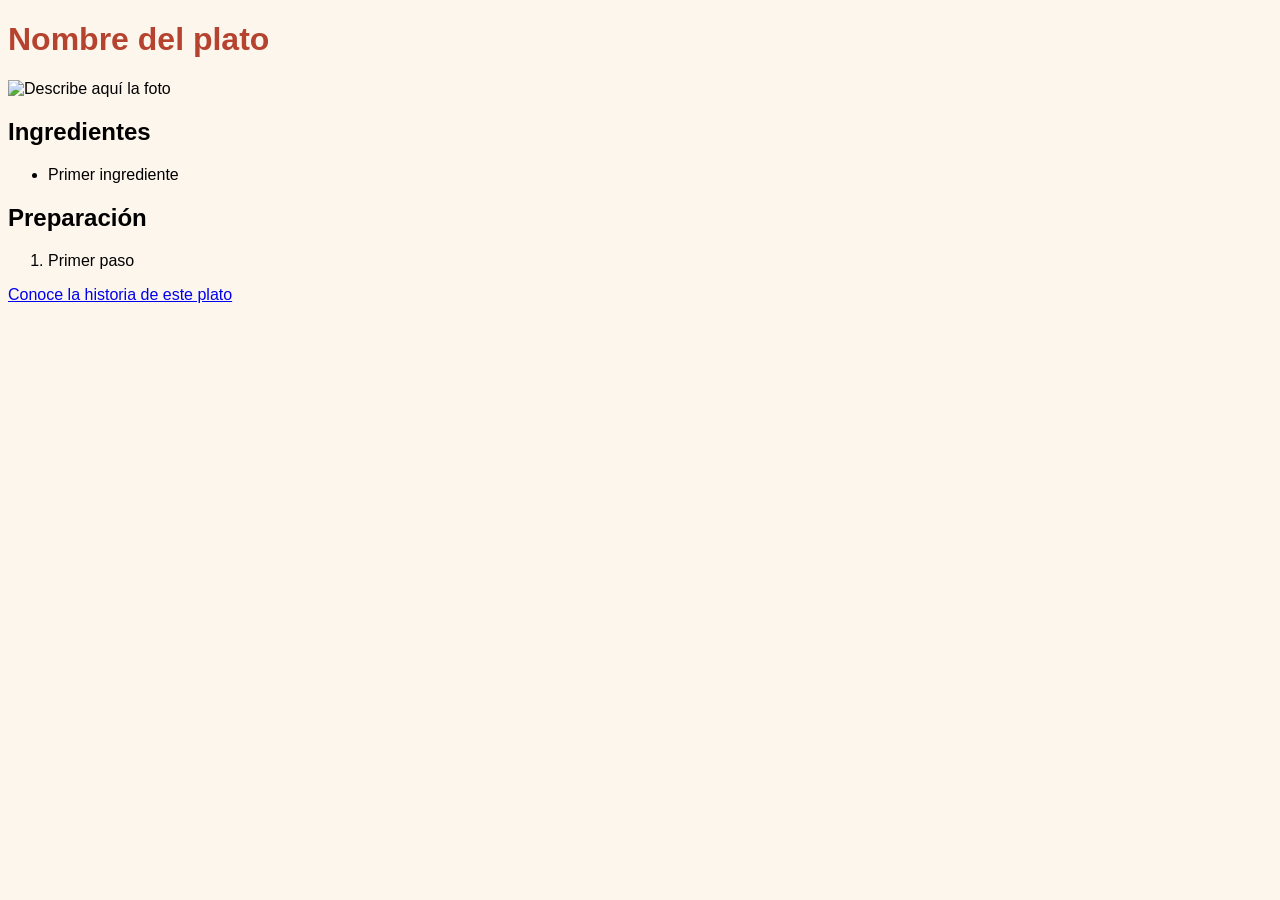
==== historia.html @ 92dc9796 "Add files via upload" ====
<!DOCTYPE html>
<html lang="es">
<head>
  <meta charset="UTF-8">
  <meta name="viewport" content="width=device-width, initial-scale=1">
  <title>El plato de mi casa</title>
  <link rel="stylesheet" href="style.css">
</head>
<body>
  <h1>Nombre del plato</h1>
  <img src="img/mi-plato.jpg" alt="Describe aquí la foto">

  <h2>Ingredientes</h2>
  <ul>
    <li>Primer ingrediente</li>
  </ul>

  <h2>Preparación</h2>
  <ol>
    <li>Primer paso</li>
  </ol>

  <a href="historia.html">Conoce la historia de este plato</a>
</body>
</html>
---- style.css ----
body {
  font-family: Arial, sans-serif;
  background-color: #fdf6ec;
}

h1 {
  color: #b5432f;
}
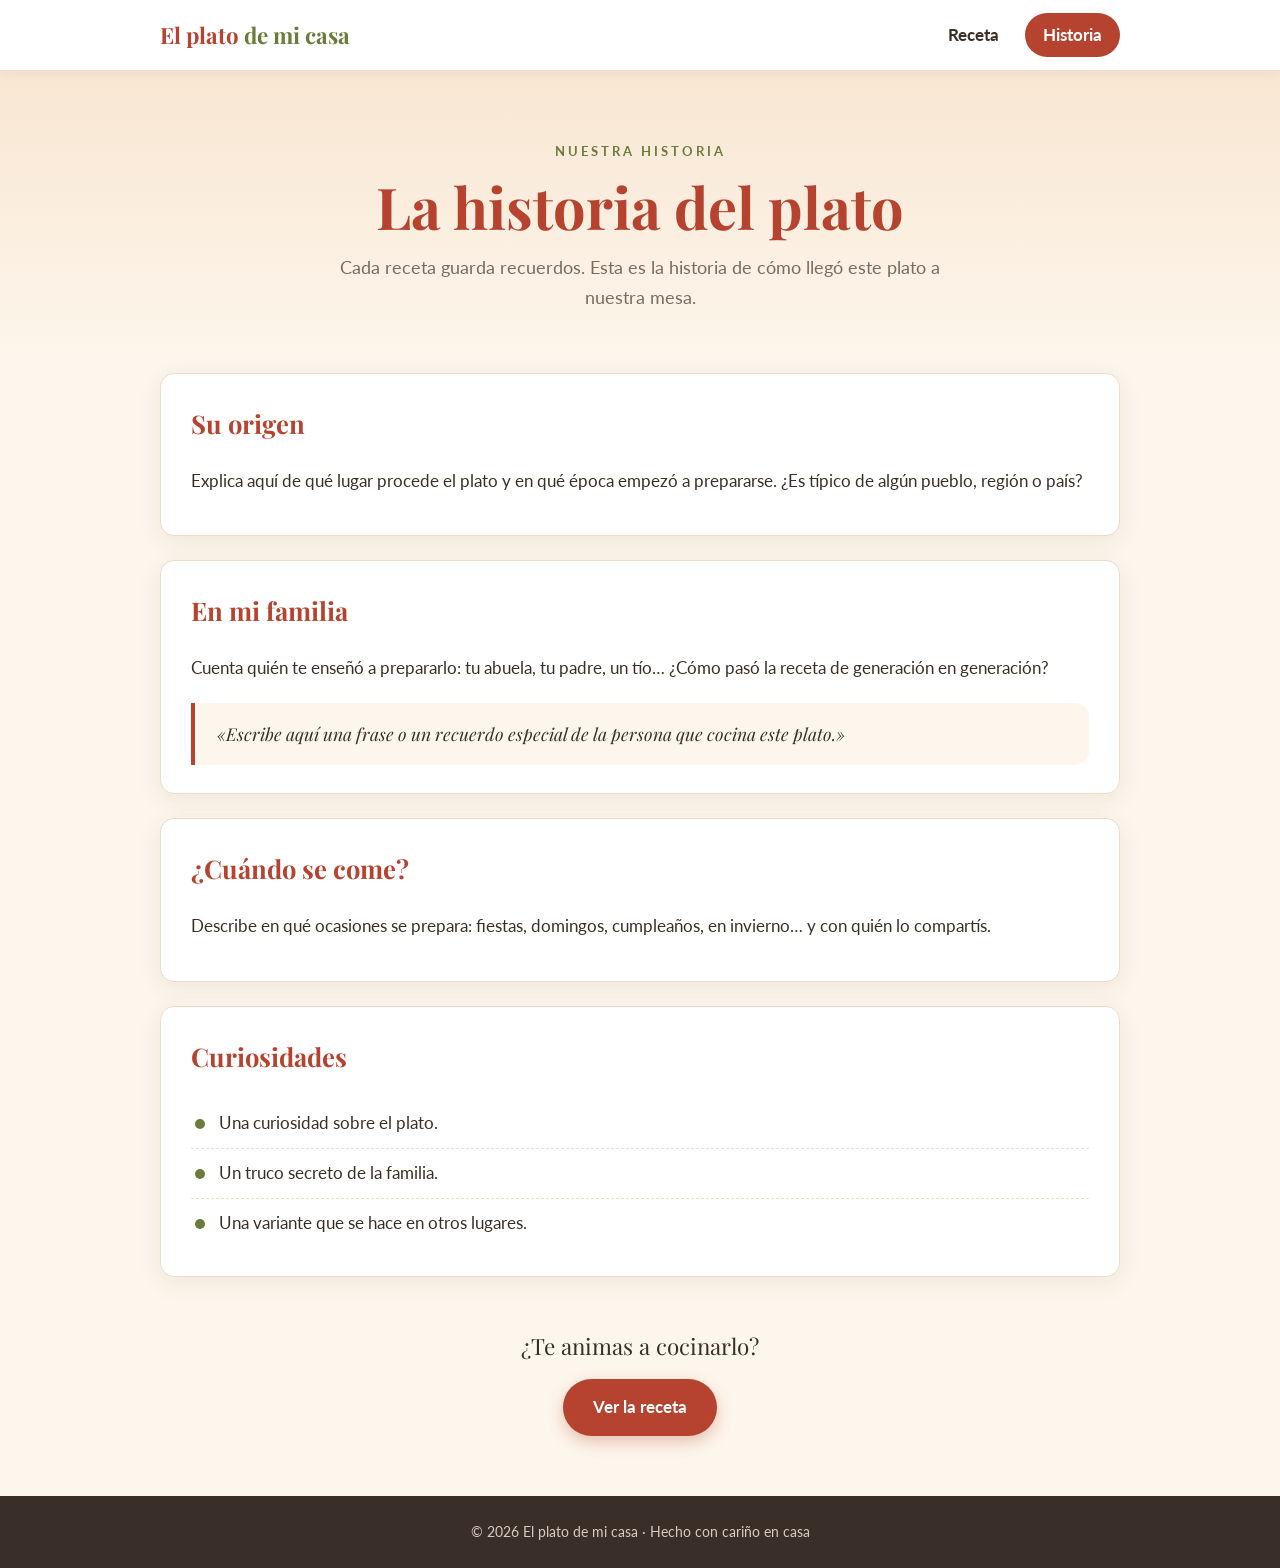
==== commit 0fc94a7a: "Diseño profesional con menú de navegación y nueva página Historia Co-Authored-By: Claude Opus 5.5 <n" ====
--- a/historia.html
+++ b/historia.html
@@ -3,23 +3,70 @@
 <head>
   <meta charset="UTF-8">
   <meta name="viewport" content="width=device-width, initial-scale=1">
-  <title>El plato de mi casa</title>
+  <title>Historia · El plato de mi casa</title>
+  <link rel="preconnect" href="https://fonts.googleapis.com">
+  <link href="https://fonts.googleapis.com/css2?family=Playfair+Display:wght@600;700&family=Lato:wght@400;700&display=swap" rel="stylesheet">
   <link rel="stylesheet" href="style.css">
 </head>
 <body>
-  <h1>Nombre del plato</h1>
-  <img src="img/mi-plato.jpg" alt="Describe aquí la foto">
+  <header class="cabecera">
+    <div class="contenedor cabecera__inner">
+      <a href="index.html" class="logo">El plato <span>de mi casa</span></a>
+      <nav class="menu" aria-label="Menú principal">
+        <a href="index.html">Receta</a>
+        <a href="historia.html" class="activo" aria-current="page">Historia</a>
+      </nav>
+    </div>
+  </header>
 
-  <h2>Ingredientes</h2>
-  <ul>
-    <li>Primer ingrediente</li>
-  </ul>
+  <section class="hero">
+    <div class="contenedor">
+      <p class="hero__etiqueta">Nuestra historia</p>
+      <h1>La historia del plato</h1>
+      <p class="hero__texto">Cada receta guarda recuerdos. Esta es la historia de cómo llegó este plato a nuestra mesa.</p>
+    </div>
+  </section>
 
-  <h2>Preparación</h2>
-  <ol>
-    <li>Primer paso</li>
-  </ol>
+  <main class="contenedor">
+    <article class="historia">
+      <section class="tarjeta">
+        <h2>Su origen</h2>
+        <p>Explica aquí de qué lugar procede el plato y en qué época empezó a prepararse. ¿Es típico de algún pueblo, región o país?</p>
+      </section>
 
-  <a href="historia.html">Conoce la historia de este plato</a>
+      <section class="tarjeta">
+        <h2>En mi familia</h2>
+        <p>Cuenta quién te enseñó a prepararlo: tu abuela, tu padre, un tío… ¿Cómo pasó la receta de generación en generación?</p>
+        <blockquote class="cita">
+          «Escribe aquí una frase o un recuerdo especial de la persona que cocina este plato.»
+        </blockquote>
+      </section>
+
+      <section class="tarjeta">
+        <h2>¿Cuándo se come?</h2>
+        <p>Describe en qué ocasiones se prepara: fiestas, domingos, cumpleaños, en invierno… y con quién lo compartís.</p>
+      </section>
+
+      <section class="tarjeta">
+        <h2>Curiosidades</h2>
+        <ul class="ingredientes">
+          <li>Una curiosidad sobre el plato.</li>
+          <li>Un truco secreto de la familia.</li>
+          <li>Una variante que se hace en otros lugares.</li>
+        </ul>
+      </section>
+    </article>
+
+    <div class="llamada">
+      <p>¿Te animas a cocinarlo?</p>
+      <a href="index.html" class="boton">Ver la receta</a>
+    </div>
+  </main>
+
+  <footer class="pie">
+    <div class="contenedor">
+      <p>&copy; 2026 El plato de mi casa · Hecho con cariño en casa</p>
+    </div>
+  </footer>
 </body>
 </html>
--- a/style.css
+++ b/style.css
@@ -1,8 +1,303 @@
+/* ===== Variables ===== */
+:root {
+  --crema: #fdf6ec;
+  --blanco: #ffffff;
+  --terracota: #b5432f;
+  --terracota-oscuro: #8e3122;
+  --oliva: #6b7b3a;
+  --texto: #3a2e28;
+  --texto-suave: #7a6a60;
+  --borde: #ecdcc8;
+  --sombra: 0 6px 24px rgba(90, 50, 30, 0.08);
+  --radio: 14px;
+}
+
+* { box-sizing: border-box; }
+
 body {
-  font-family: Arial, sans-serif;
-  background-color: #fdf6ec;
-}
-
-h1 {
-  color: #b5432f;
-}
+  margin: 0;
+  font-family: "Lato", Arial, sans-serif;
+  font-size: 17px;
+  line-height: 1.7;
+  color: var(--texto);
+  background-color: var(--crema);
+}
+
+h1, h2, .logo {
+  font-family: "Playfair Display", Georgia, serif;
+}
+
+h1 { color: var(--terracota); }
+
+h2 {
+  color: var(--terracota);
+  margin-top: 0;
+  font-size: 1.6rem;
+}
+
+.contenedor {
+  width: 100%;
+  max-width: 1000px;
+  margin: 0 auto;
+  padding: 0 20px;
+}
+
+/* ===== Cabecera y menú ===== */
+.cabecera {
+  position: sticky;
+  top: 0;
+  z-index: 10;
+  background: var(--blanco);
+  border-bottom: 1px solid var(--borde);
+  box-shadow: 0 2px 10px rgba(90, 50, 30, 0.05);
+}
+
+.cabecera__inner {
+  display: flex;
+  align-items: center;
+  justify-content: space-between;
+  min-height: 70px;
+  gap: 16px;
+}
+
+.logo {
+  font-size: 1.4rem;
+  font-weight: 700;
+  color: var(--terracota);
+  text-decoration: none;
+}
+
+.logo span { color: var(--oliva); }
+
+.menu {
+  display: flex;
+  gap: 8px;
+}
+
+.menu a {
+  padding: 8px 18px;
+  border-radius: 999px;
+  color: var(--texto);
+  text-decoration: none;
+  font-weight: 700;
+  transition: background 0.2s, color 0.2s;
+}
+
+.menu a:hover { background: var(--crema); color: var(--terracota); }
+
+.menu a.activo {
+  background: var(--terracota);
+  color: var(--blanco);
+}
+
+/* ===== Hero ===== */
+.hero {
+  text-align: center;
+  padding: 70px 0 50px;
+  background: linear-gradient(180deg, #f8e6d2 0%, var(--crema) 100%);
+}
+
+.hero__etiqueta {
+  margin: 0;
+  text-transform: uppercase;
+  letter-spacing: 3px;
+  font-size: 0.8rem;
+  font-weight: 700;
+  color: var(--oliva);
+}
+
+.hero h1 {
+  font-size: clamp(2.2rem, 6vw, 3.6rem);
+  margin: 10px 0 14px;
+  line-height: 1.15;
+}
+
+.hero__texto {
+  max-width: 620px;
+  margin: 0 auto;
+  color: var(--texto-suave);
+  font-size: 1.1rem;
+}
+
+/* ===== Foto ===== */
+.foto {
+  margin: 0 0 30px;
+  border-radius: var(--radio);
+  overflow: hidden;
+  box-shadow: var(--sombra);
+  background: #ead7c1;
+  aspect-ratio: 16 / 9;
+}
+
+.foto img {
+  display: block;
+  width: 100%;
+  height: 100%;
+  object-fit: cover;
+}
+
+/* ===== Datos rápidos ===== */
+.datos {
+  list-style: none;
+  padding: 0;
+  margin: 0 0 30px;
+  display: grid;
+  grid-template-columns: repeat(3, 1fr);
+  gap: 16px;
+}
+
+.datos li {
+  background: var(--blanco);
+  border: 1px solid var(--borde);
+  border-radius: var(--radio);
+  padding: 16px;
+  text-align: center;
+  color: var(--texto-suave);
+}
+
+.datos strong {
+  display: block;
+  color: var(--terracota);
+  text-transform: uppercase;
+  font-size: 0.8rem;
+  letter-spacing: 1.5px;
+}
+
+/* ===== Tarjetas ===== */
+.receta {
+  display: grid;
+  grid-template-columns: 1fr 1.6fr;
+  gap: 24px;
+}
+
+.historia {
+  display: grid;
+  gap: 24px;
+  padding-top: 10px;
+}
+
+.tarjeta {
+  background: var(--blanco);
+  border: 1px solid var(--borde);
+  border-radius: var(--radio);
+  padding: 28px 30px;
+  box-shadow: var(--sombra);
+}
+
+.tarjeta p { margin: 0 0 12px; }
+
+.ingredientes {
+  list-style: none;
+  padding: 0;
+  margin: 0;
+}
+
+.ingredientes li {
+  padding: 10px 0 10px 28px;
+  border-bottom: 1px dashed var(--borde);
+  position: relative;
+}
+
+.ingredientes li:last-child { border-bottom: none; }
+
+.ingredientes li::before {
+  content: "";
+  position: absolute;
+  left: 4px;
+  top: 50%;
+  width: 10px;
+  height: 10px;
+  margin-top: -5px;
+  border-radius: 50%;
+  background: var(--oliva);
+}
+
+.pasos {
+  list-style: none;
+  counter-reset: paso;
+  padding: 0;
+  margin: 0;
+}
+
+.pasos li {
+  counter-increment: paso;
+  position: relative;
+  padding: 6px 0 18px 52px;
+}
+
+.pasos li::before {
+  content: counter(paso);
+  position: absolute;
+  left: 0;
+  top: 2px;
+  width: 36px;
+  height: 36px;
+  border-radius: 50%;
+  background: var(--terracota);
+  color: var(--blanco);
+  font-weight: 700;
+  display: flex;
+  align-items: center;
+  justify-content: center;
+}
+
+.cita {
+  margin: 20px 0 0;
+  padding: 16px 22px;
+  border-left: 4px solid var(--terracota);
+  background: var(--crema);
+  border-radius: 0 var(--radio) var(--radio) 0;
+  font-family: "Playfair Display", Georgia, serif;
+  font-style: italic;
+  font-size: 1.1rem;
+}
+
+/* ===== Llamada a la acción ===== */
+.llamada {
+  text-align: center;
+  margin: 50px 0 60px;
+}
+
+.llamada p {
+  font-family: "Playfair Display", Georgia, serif;
+  font-size: 1.4rem;
+  margin: 0 0 14px;
+}
+
+.boton {
+  display: inline-block;
+  padding: 14px 30px;
+  border-radius: 999px;
+  background: var(--terracota);
+  color: var(--blanco);
+  font-weight: 700;
+  text-decoration: none;
+  box-shadow: 0 6px 16px rgba(181, 67, 47, 0.3);
+  transition: background 0.2s, transform 0.2s;
+}
+
+.boton:hover {
+  background: var(--terracota-oscuro);
+  transform: translateY(-2px);
+}
+
+/* ===== Pie ===== */
+.pie {
+  background: var(--texto);
+  color: #d9cbbf;
+  text-align: center;
+  padding: 24px 0;
+  font-size: 0.9rem;
+}
+
+.pie p { margin: 0; }
+
+/* ===== Móvil ===== */
+@media (max-width: 720px) {
+  .receta { grid-template-columns: 1fr; }
+  .datos { grid-template-columns: 1fr; }
+  .cabecera__inner { flex-direction: column; padding: 12px 20px; min-height: 0; gap: 8px; }
+  .logo { font-size: 1.2rem; }
+  .hero { padding: 50px 0 36px; }
+  .tarjeta { padding: 22px; }
+}
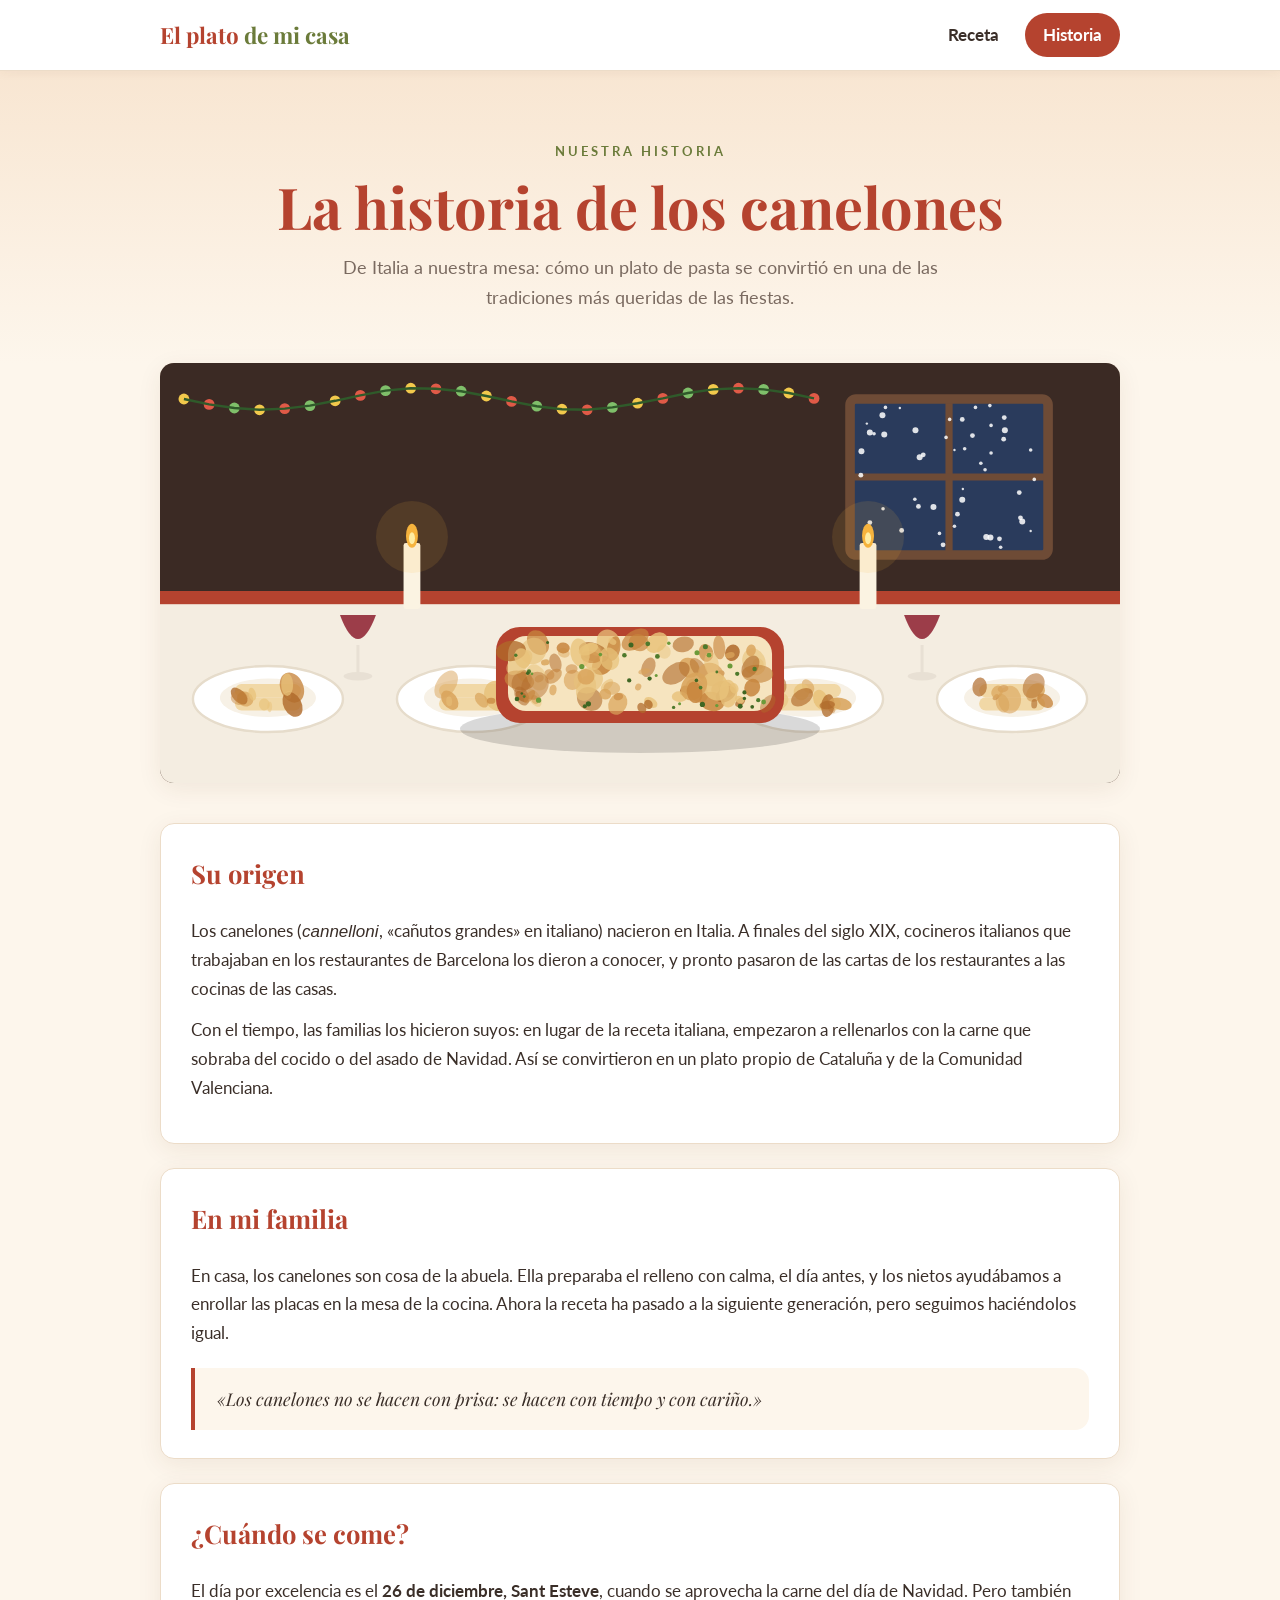
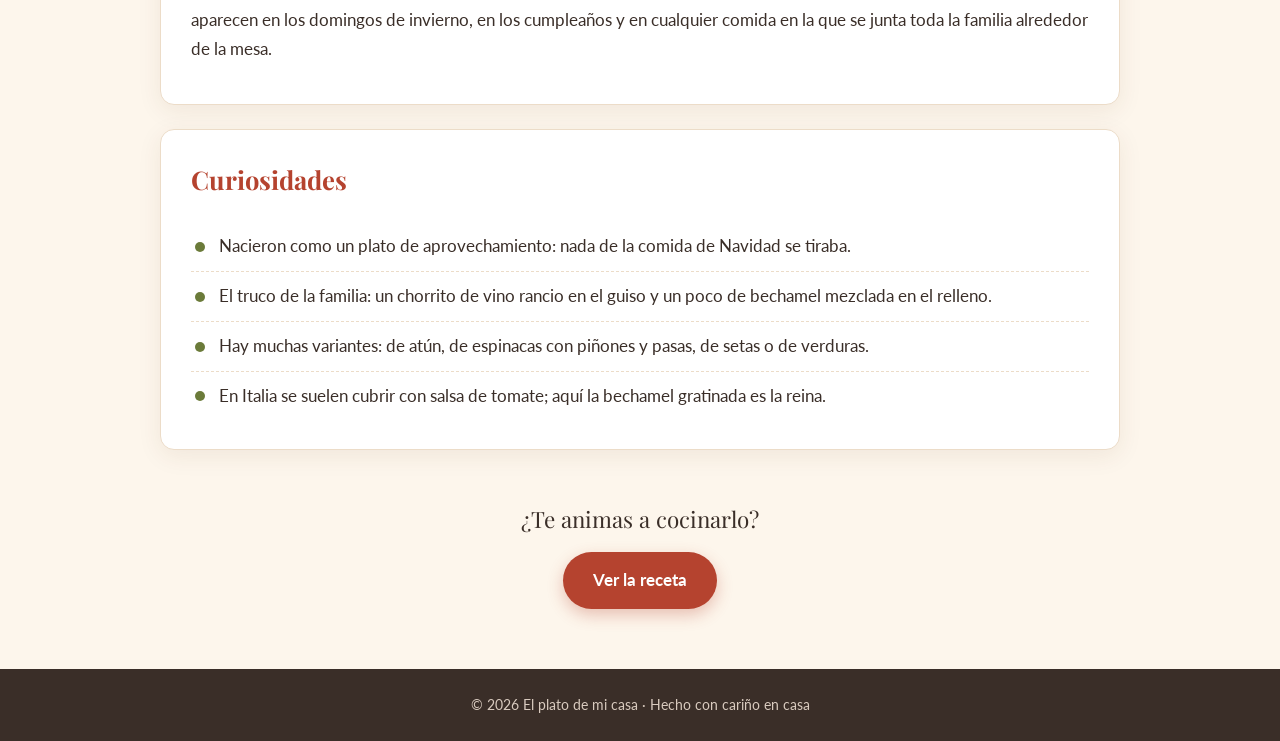
==== commit f686b875: "Contenido de canelones: receta, historia e ilustraciones Co-Authored-By: Claude Opus 5.5 <noreply@an" ====
--- a/historia.html
+++ b/historia.html
@@ -3,7 +3,7 @@
 <head>
   <meta charset="UTF-8">
   <meta name="viewport" content="width=device-width, initial-scale=1">
-  <title>Historia · El plato de mi casa</title>
+  <title>Historia de los canelones · El plato de mi casa</title>
   <link rel="preconnect" href="https://fonts.googleapis.com">
   <link href="https://fonts.googleapis.com/css2?family=Playfair+Display:wght@600;700&family=Lato:wght@400;700&display=swap" rel="stylesheet">
   <link rel="stylesheet" href="style.css">
@@ -22,37 +22,43 @@
   <section class="hero">
     <div class="contenedor">
       <p class="hero__etiqueta">Nuestra historia</p>
-      <h1>La historia del plato</h1>
-      <p class="hero__texto">Cada receta guarda recuerdos. Esta es la historia de cómo llegó este plato a nuestra mesa.</p>
+      <h1>La historia de los canelones</h1>
+      <p class="hero__texto">De Italia a nuestra mesa: cómo un plato de pasta se convirtió en una de las tradiciones más queridas de las fiestas.</p>
     </div>
   </section>
 
   <main class="contenedor">
+    <figure class="foto foto--ancha">
+      <img src="imagenes/historia.svg" alt="Mesa familiar de Navidad con una bandeja de canelones en el centro, velas y guirnaldas">
+    </figure>
+
     <article class="historia">
       <section class="tarjeta">
         <h2>Su origen</h2>
-        <p>Explica aquí de qué lugar procede el plato y en qué época empezó a prepararse. ¿Es típico de algún pueblo, región o país?</p>
+        <p>Los canelones (<em>cannelloni</em>, «cañutos grandes» en italiano) nacieron en Italia. A finales del siglo XIX, cocineros italianos que trabajaban en los restaurantes de Barcelona los dieron a conocer, y pronto pasaron de las cartas de los restaurantes a las cocinas de las casas.</p>
+        <p>Con el tiempo, las familias los hicieron suyos: en lugar de la receta italiana, empezaron a rellenarlos con la carne que sobraba del cocido o del asado de Navidad. Así se convirtieron en un plato propio de Cataluña y de la Comunidad Valenciana.</p>
       </section>
 
       <section class="tarjeta">
         <h2>En mi familia</h2>
-        <p>Cuenta quién te enseñó a prepararlo: tu abuela, tu padre, un tío… ¿Cómo pasó la receta de generación en generación?</p>
+        <p>En casa, los canelones son cosa de la abuela. Ella preparaba el relleno con calma, el día antes, y los nietos ayudábamos a enrollar las placas en la mesa de la cocina. Ahora la receta ha pasado a la siguiente generación, pero seguimos haciéndolos igual.</p>
         <blockquote class="cita">
-          «Escribe aquí una frase o un recuerdo especial de la persona que cocina este plato.»
+          «Los canelones no se hacen con prisa: se hacen con tiempo y con cariño.»
         </blockquote>
       </section>
 
       <section class="tarjeta">
         <h2>¿Cuándo se come?</h2>
-        <p>Describe en qué ocasiones se prepara: fiestas, domingos, cumpleaños, en invierno… y con quién lo compartís.</p>
+        <p>El día por excelencia es el <strong>26 de diciembre, Sant Esteve</strong>, cuando se aprovecha la carne del día de Navidad. Pero también aparecen en los domingos de invierno, en los cumpleaños y en cualquier comida en la que se junta toda la familia alrededor de la mesa.</p>
       </section>
 
       <section class="tarjeta">
         <h2>Curiosidades</h2>
         <ul class="ingredientes">
-          <li>Una curiosidad sobre el plato.</li>
-          <li>Un truco secreto de la familia.</li>
-          <li>Una variante que se hace en otros lugares.</li>
+          <li>Nacieron como un plato de aprovechamiento: nada de la comida de Navidad se tiraba.</li>
+          <li>El truco de la familia: un chorrito de vino rancio en el guiso y un poco de bechamel mezclada en el relleno.</li>
+          <li>Hay muchas variantes: de atún, de espinacas con piñones y pasas, de setas o de verduras.</li>
+          <li>En Italia se suelen cubrir con salsa de tomate; aquí la bechamel gratinada es la reina.</li>
         </ul>
       </section>
     </article>
--- a/style.css
+++ b/style.css
@@ -301,3 +301,35 @@
   .hero { padding: 50px 0 36px; }
   .tarjeta { padding: 22px; }
 }
+
+/* ===== Extras receta ===== */
+h3 {
+  font-family: "Playfair Display", Georgia, serif;
+  color: var(--oliva);
+  font-size: 1.15rem;
+  margin: 22px 0 6px;
+}
+
+.tarjeta__img {
+  display: block;
+  width: 100%;
+  border-radius: 10px;
+  margin-bottom: 6px;
+}
+
+.receta { align-items: start; }
+
+.consejo {
+  margin: 10px 0 0;
+  padding: 14px 18px;
+  background: #f1f3e6;
+  border-radius: 10px;
+  color: var(--texto);
+}
+
+.consejo strong { color: var(--oliva); }
+
+.foto--ancha {
+  aspect-ratio: 16 / 7;
+  margin-top: 0;
+}
